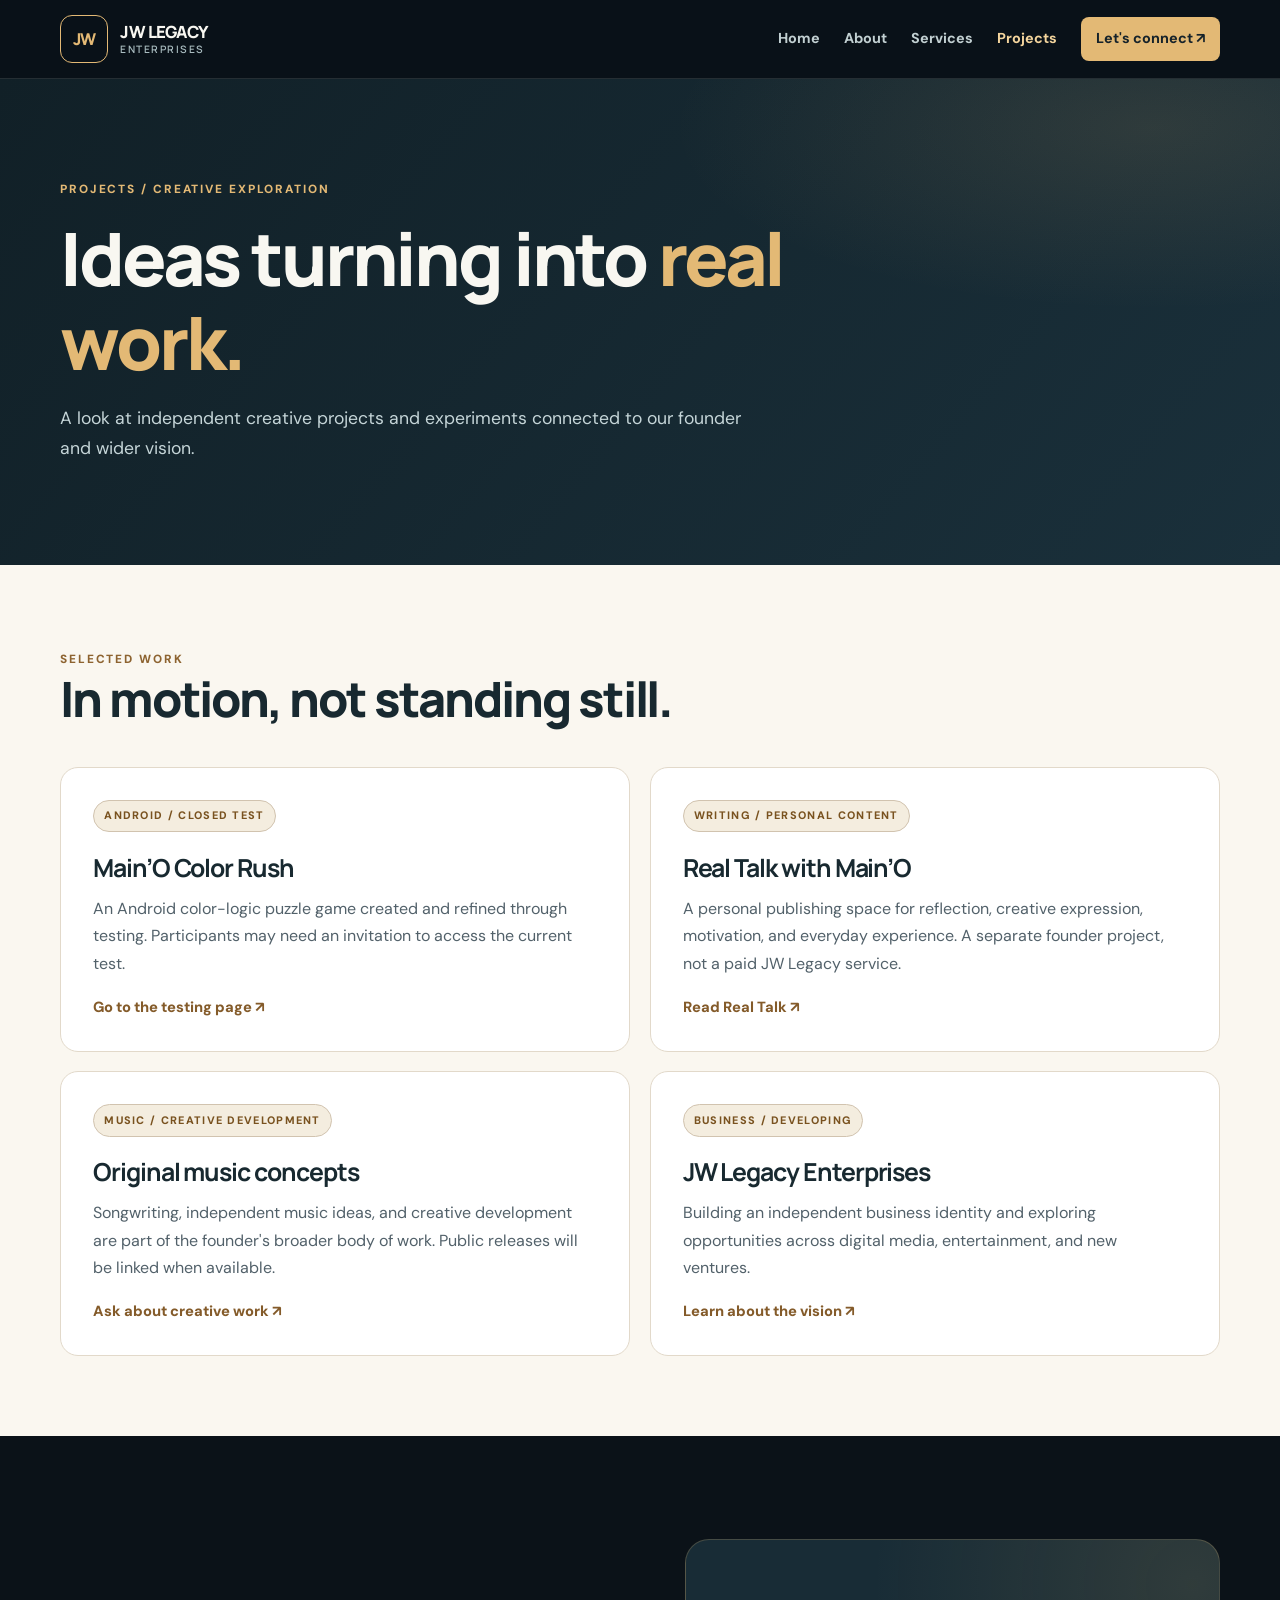
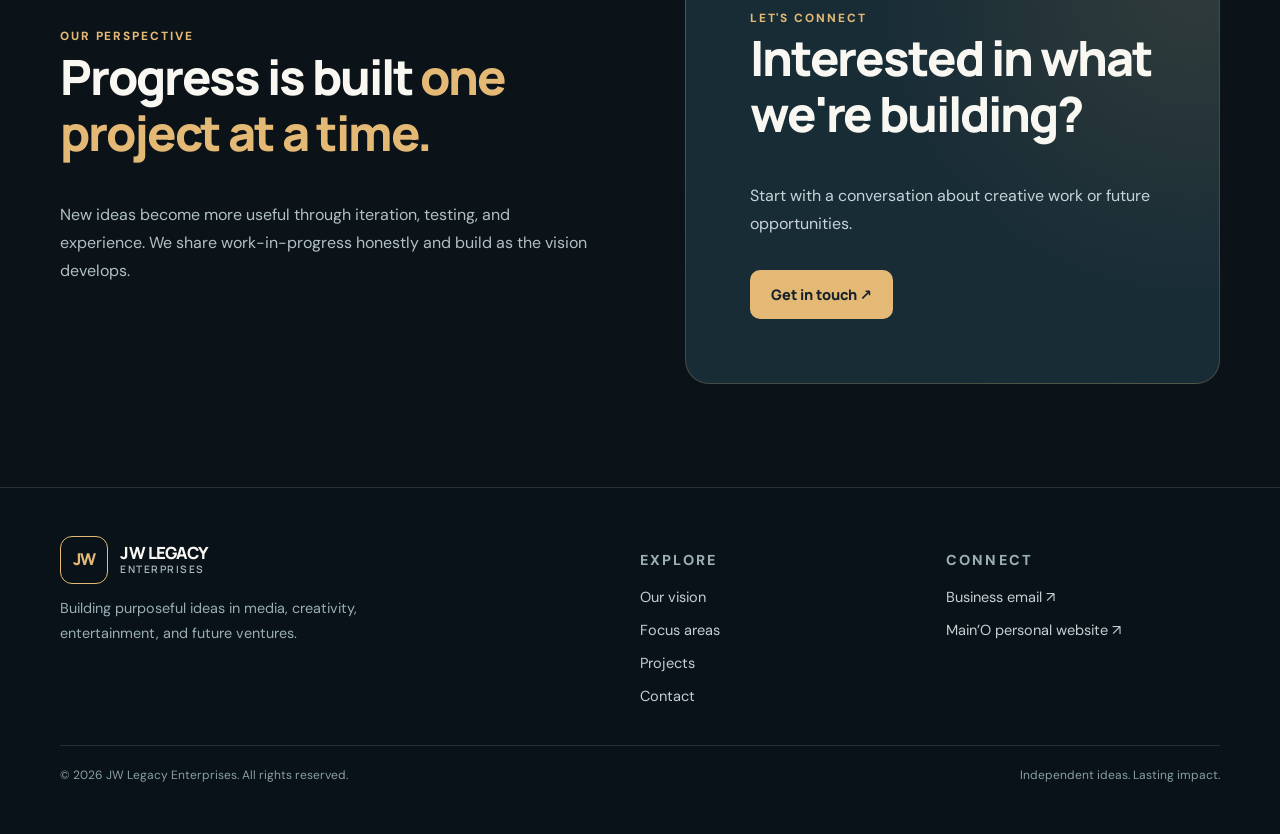
==== projects.html @ f8577889 "Build JW Legacy Enterprises projects page" ====
<!doctype html>
<html lang="en">
<head>
  <meta charset="utf-8">
  <meta name="viewport" content="width=device-width,initial-scale=1">
  <meta name="theme-color" content="#0b1218">
  <meta name="description" content="Explore emerging projects connected to JW Legacy Enterprises and founder Jermaine 'Main’O' Williams.">
  <meta property="og:type" content="website">
  <meta property="og:title" content="Projects and creative work | JW Legacy Enterprises">
  <meta property="og:description" content="Explore emerging projects connected to JW Legacy Enterprises and founder Jermaine 'Main’O' Williams.">
  <title>Projects and creative work | JW Legacy Enterprises</title>
  <link rel="icon" href="favicon.svg" type="image/svg+xml">
  <link rel="stylesheet" href="styles.css">
  <script src="script.js" defer></script>
</head>
<body>
<a href="#main" class="skip-link">Skip to content</a>
<header class="site-header">
  <div class="container header-inner">
    <a class="logo" href="index.html" aria-label="JW Legacy Enterprises — homepage">
      <span class="logo-mark" aria-hidden="true">JW</span><span class="logo-text">JW LEGACY<span>ENTERPRISES</span></span>
    </a>
    <button class="menu-toggle" type="button" aria-controls="primary-navigation" aria-expanded="false" aria-label="Open navigation">☰</button>
    <nav id="primary-navigation" class="site-nav" aria-label="Main navigation">
      <a href="index.html">Home</a>
      <a href="about.html">About</a>
      <a href="services.html">Services</a>
      <a href="projects.html" aria-current="page">Projects</a>
      <a class="nav-cta" href="contact.html">Let's connect ↗</a>
    </nav>
  </div>
</header>
<main id="main">

<section class="page-hero"><div class="container"><span class="eyebrow">Projects / Creative exploration</span><h1>Ideas turning into <span class="display-accent">real work.</span></h1><p>A look at independent creative projects and experiments connected to our founder and wider vision.</p></div></section>
<section class="content-section light"><div class="container"><span class="eyebrow overline-dark">Selected work</span><h2>In motion, not standing still.</h2><div class="work-grid" style="margin-top:2rem">
 <article class="work-card"><span class="pill">Android / closed test</span><h3>Main’O Color Rush</h3><p>An Android color-logic puzzle game created and refined through testing. Participants may need an invitation to access the current test.</p><a class="text-link" href="https://play.google.com/apps/testing/com.maino.colorrush" target="_blank" rel="noopener noreferrer">Go to the testing page ↗</a></article>
 <article class="work-card"><span class="pill">Writing / personal content</span><h3>Real Talk with Main’O</h3><p>A personal publishing space for reflection, creative expression, motivation, and everyday experience. A separate founder project, not a paid JW Legacy service.</p><a class="text-link" href="https://maino-myjourney.42web.io/real-talk" target="_blank" rel="noopener noreferrer">Read Real Talk ↗</a></article>
 <article class="work-card"><span class="pill">Music / creative development</span><h3>Original music concepts</h3><p>Songwriting, independent music ideas, and creative development are part of the founder's broader body of work. Public releases will be linked when available.</p><a class="text-link" href="contact.html">Ask about creative work ↗</a></article>
 <article class="work-card"><span class="pill">Business / developing</span><h3>JW Legacy Enterprises</h3><p>Building an independent business identity and exploring opportunities across digital media, entertainment, and new ventures.</p><a class="text-link" href="about.html">Learn about the vision ↗</a></article>
</div></div></section>
<section class="section"><div class="container split"><div><span class="eyebrow">Our perspective</span><h2>Progress is built <span class="display-accent">one project at a time.</span></h2><p>New ideas become more useful through iteration, testing, and experience. We share work-in-progress honestly and build as the vision develops.</p></div><div class="cta-band"><span class="eyebrow">Let's connect</span><h2>Interested in what we're building?</h2><p>Start with a conversation about creative work or future opportunities.</p><a href="contact.html" class="btn btn-gold">Get in touch ↗</a></div></div></section>

</main>
<footer class="site-footer">
  <div class="container">
    <div class="footer-grid">
      <div><a class="logo" href="index.html"><span class="logo-mark" aria-hidden="true">JW</span><span class="logo-text">JW LEGACY<span>ENTERPRISES</span></span></a><p>Building purposeful ideas in media, creativity, entertainment, and future ventures.</p></div>
      <div><p class="footer-title">Explore</p><div class="footer-links"><a href="about.html">Our vision</a><a href="services.html">Focus areas</a><a href="projects.html">Projects</a><a href="contact.html">Contact</a></div></div>
      <div><p class="footer-title">Connect</p><div class="footer-links"><a href="mailto:jwlegacyenterprises@gmail.com">Business email ↗</a><a href="https://maino-myjourney.42web.io/" target="_blank" rel="noopener noreferrer">Main’O personal website ↗</a></div></div>
    </div>
    <div class="footer-bottom"><span>© <span data-year>2026</span> JW Legacy Enterprises. All rights reserved.</span><span>Independent ideas. Lasting impact.</span></div>
  </div>
</footer>
</body>
</html>
---- styles.css ----
@import url('https://fonts.googleapis.com/css2?family=DM+Sans:wght@400;500;600;700&family=Manrope:wght@400;500;600;700;800&display=swap');

/* JW Legacy Enterprises — premium, responsive brand system */
:root{
  color-scheme:dark;
  --ink:#0b1218;--navy:#0f1c24;--surface:#14232c;--surface-2:#192c35;
  --line:rgba(225,235,235,.13);--paper:#faf7f0;--paper-2:#eee9df;
  --white:#f8f7f1;--muted:#b1c0c4;--gold:#e3b975;--gold-light:#f4d59d;
  --dark-on-light:#182930;--light-muted:#52616a;
  --max:1160px;--radius:20px;--heading:'Manrope',system-ui,sans-serif;
  --body:'DM Sans',system-ui,sans-serif;
}
*,*::before,*::after{box-sizing:border-box}
html{scroll-behavior:smooth}
body{margin:0;background:var(--ink);color:var(--white);font-family:var(--body);line-height:1.65;font-size:16px}
body.nav-open{overflow:hidden}
a{color:inherit;text-decoration:none}
button,input,select,textarea{font:inherit}
button{cursor:pointer}
img,svg{max-width:100%}
img{height:auto}
h1,h2,h3,h4,p{margin-top:0}
h1,h2,h3,h4{font-family:var(--heading);line-height:1.15;letter-spacing:-.043em}
h1{font-size:clamp(2.8rem,5.75vw,5.65rem);font-weight:800}
h2{font-size:clamp(2rem,3.8vw,3.4rem);font-weight:800}
h3{font-size:1.3rem}
p{line-height:1.74}
:focus-visible{outline:3px solid var(--gold-light);outline-offset:4px}
.container{width:min(var(--max),calc(100% - 3rem));margin-inline:auto}
.eyebrow{display:inline-block;color:var(--gold);font-size:.74rem;line-height:1.5;font-weight:800;letter-spacing:.16em;text-transform:uppercase}
.overline-dark{color:#8d6330}
.skip-link{position:absolute;top:-100px;left:1rem;z-index:100;padding:.6rem 1rem;color:#101b22;background:var(--gold)}
.skip-link:focus{top:.6rem}
.site-header{position:sticky;top:0;z-index:20;background:rgba(10,18,24,.92);border-bottom:1px solid var(--line);backdrop-filter:saturate(160%) blur(18px)}
.header-inner{min-height:78px;display:flex;align-items:center;gap:1.5rem;justify-content:space-between}
.logo{display:inline-flex;align-items:center;gap:.75rem;font-family:var(--heading);font-size:1.05rem;font-weight:800;letter-spacing:-.028em;line-height:1.15}
.logo-mark{display:grid;place-items:center;min-width:48px;height:48px;padding:0 .25rem;border:1px solid var(--gold);border-radius:12px;color:var(--gold);font-family:var(--heading);font-size:1.02rem;font-weight:800;letter-spacing:-.075em}
.logo-text span{display:block;font-size:.64rem;letter-spacing:.15em;font-weight:600;color:#a9bcc0;margin-top:.14rem}
.site-nav{display:flex;align-items:center;gap:1.5rem}
.site-nav a{font-size:.9rem;font-weight:700;color:#c2d0d2;transition:color .2s}
.site-nav a:hover,.site-nav a[aria-current="page"]{color:var(--gold-light)}
.site-nav .nav-cta{color:#15222a;background:var(--gold);border-radius:8px;padding:.64rem .95rem}
.site-nav .nav-cta:hover{color:#14212a;background:var(--gold-light)}
.menu-toggle{display:none;width:44px;height:44px;border:1px solid var(--line);border-radius:10px;background:var(--surface);color:#fff;font-size:1.35rem}
.btn{display:inline-flex;align-items:center;justify-content:center;gap:.7rem;min-height:49px;padding:.75rem 1.25rem;border:1px solid transparent;border-radius:10px;font-family:var(--heading);font-size:.91rem;line-height:1.4;font-weight:800;transition:transform .2s ease,background-color .2s ease}
.btn:hover{transform:translateY(-2px)}
.btn-gold{background:var(--gold);color:#15222a}
.btn-gold:hover{background:var(--gold-light)}
.btn-outline{border-color:rgba(255,255,255,.45);color:#fff;background:transparent}
.btn-outline:hover{background:rgba(255,255,255,.08)}
.btn-dark{background:#192d37;color:#fff}
.btn-dark:hover{background:#2a424d}
.text-link{color:var(--gold-light);font-weight:800;font-size:.92rem;display:inline-flex;gap:.5rem;align-items:center}
.text-link:hover{text-decoration:underline;text-underline-offset:5px}
.light .text-link{color:#78501d}
.hero{position:relative;overflow:hidden;background:radial-gradient(ellipse 50rem 34rem at 90% 25%,rgba(229,182,107,.11),transparent 70%),radial-gradient(ellipse 35rem 30rem at 0% 95%,rgba(64,108,124,.24),transparent 70%),linear-gradient(125deg,#0d171e 3%,#182a32 68%,#112027)}
.hero::after{content:"";position:absolute;inset:0;pointer-events:none;opacity:.15;background:repeating-linear-gradient(135deg,transparent 0 66px,rgba(255,255,255,.06) 67px,transparent 68px)}
.hero-grid{min-height:635px;display:grid;grid-template-columns:minmax(0,1.25fr) minmax(290px,.75fr);align-items:center;gap:5.5%;padding-block:7rem 7.5rem;position:relative;z-index:1}
.hero h1{margin:.9rem 0 1.2rem;max-width:14ch}
.hero h1 em,.display-accent{color:var(--gold);font-style:normal}
.hero .lead{font-size:clamp(1.06rem,1.65vw,1.25rem);color:#cad7d9;max-width:38rem;line-height:1.75}
.hero-actions{display:flex;flex-wrap:wrap;gap:.85rem;margin-top:2rem}
.hero-proof{margin:2.1rem 0 0;padding-top:1.1rem;border-top:1px solid var(--line);font-size:.84rem;letter-spacing:.03em;color:#9eb5bb}
.legacy-art{position:relative;min-height:415px;display:grid;place-items:center;isolation:isolate}
.legacy-art::before{content:"";position:absolute;width:min(100%,420px);aspect-ratio:1;border-radius:50%;background:radial-gradient(circle,rgba(222,170,89,.14) 0,rgba(222,170,89,.03) 55%,transparent 73%);filter:blur(2px)}
.art-frame{position:relative;display:grid;place-items:center;width:min(100%,365px);aspect-ratio:1;border:1px solid rgba(228,189,125,.28);border-radius:30px;transform:rotate(-7deg);background:linear-gradient(145deg,rgba(234,186,107,.08),rgba(48,85,99,.05));box-shadow:0 22px 80px rgba(0,0,0,.2)}
.art-frame::before,.art-frame::after{content:"";position:absolute;inset:19px;border:1px solid rgba(228,189,125,.19);border-radius:21px}
.art-frame::after{inset:-17px 33px;transform:rotate(13deg);border-color:rgba(228,189,125,.14)}
.art-monogram{font-family:var(--heading);font-weight:800;font-size:clamp(6rem,11vw,10rem);letter-spacing:-.12em;line-height:1;color:var(--gold);transform:rotate(7deg) translateX(-.04em);text-shadow:0 18px 48px rgba(0,0,0,.25)}
.art-caption{position:absolute;bottom:12px;right:-6px;padding:.75rem .95rem;border:1px solid rgba(255,255,255,.16);border-radius:12px;background:#253a44;color:#f6dfb8;font-size:.78rem;font-weight:700;letter-spacing:.05em;box-shadow:0 16px 40px rgba(0,0,0,.25)}
.section{padding:clamp(4rem,8vw,7.4rem) 0}
.section-head{display:flex;align-items:end;justify-content:space-between;gap:1.5rem;margin-bottom:2.2rem}
.section-head h2{max-width:20ch;margin:.6rem 0 0}
.section-subtitle{color:var(--muted);max-width:43rem}
.light{background:var(--paper);color:var(--dark-on-light)}
.light .section-subtitle{color:var(--light-muted)}
.light .section-head .eyebrow{color:#8d6330}
.pill{display:inline-block;padding:.38rem .64rem;border:1px solid var(--line);border-radius:99px;font-size:.68rem;font-weight:800;letter-spacing:.12em;text-transform:uppercase;color:var(--gold)}
.light .pill{color:#79521f;border-color:#d1c3af;background:#f4eddf}
.service-grid{display:grid;grid-template-columns:repeat(3,minmax(0,1fr));gap:1.15rem}
.service-card{display:flex;flex-direction:column;min-height:318px;padding:2rem 1.75rem;border:1px solid #e0d9ca;border-radius:18px;background:#fff;box-shadow:0 12px 40px rgba(25,40,45,.035)}
.card-count{color:#a77b41;font-size:.82rem;font-weight:800;letter-spacing:.05em}
.service-card h3{margin:2.2rem 0 .8rem;font-weight:800;max-width:18ch}
.service-card p{color:#56656d;font-size:.95rem;margin:0 0 1.5rem;flex:1}
.service-card .pill{align-self:flex-start}
.split{display:grid;grid-template-columns:1fr 1fr;gap:clamp(2rem,7vw,6rem);align-items:center}
.split h2{max-width:18ch}
.split p{color:var(--muted)}
.kicker-line{height:2px;width:65px;background:var(--gold);margin:1.4rem 0}
.statement{font-family:var(--heading);font-size:clamp(1.2rem,2vw,1.7rem);line-height:1.5;font-weight:700;color:#f8f3e9}
.values{display:grid;grid-template-columns:repeat(2,minmax(0,1fr));gap:1rem}
.value-box{min-height:150px;border:1px solid rgba(221,234,238,.14);border-radius:16px;padding:1.35rem;background:rgba(255,255,255,.025)}
.value-box b{display:block;font-family:var(--heading);font-size:1.15rem;color:var(--gold);margin-bottom:.45rem}
.value-box p{margin:0;color:#b0c0c4;font-size:.9rem}
.feature-strip{background:#1b303b;border-block:1px solid var(--line);padding:1.3rem 0}
.feature-strip .container{display:flex;gap:1.2rem 3rem;justify-content:space-between;flex-wrap:wrap}
.feature-strip span{font-size:.8rem;text-transform:uppercase;font-weight:800;letter-spacing:.15em;color:#d4bd96}
.work-grid{display:grid;grid-template-columns:repeat(2,minmax(0,1fr));gap:1.2rem}
.work-card{display:flex;flex-direction:column;min-height:285px;padding:2rem;background:#fff;border:1px solid #e2d9ca;border-radius:18px}
.work-card h3{margin:1.35rem 0 .75rem;font-size:1.55rem}
.work-card p{color:#52616a}
.work-card .text-link{margin-top:auto;color:#845b2a}
.work-card .pill{align-self:start}
.cta-band{position:relative;overflow:hidden;padding:clamp(2.2rem,5vw,4rem);border:1px solid rgba(229,185,117,.22);border-radius:24px;background:radial-gradient(circle at 95% 10%,rgba(221,170,94,.12),transparent 20rem),#182c36}
.cta-band h2{max-width:17ch}
.cta-band p{color:#c6d4d8;max-width:37rem}
.cta-band .btn{margin-top:1rem}
.site-footer{padding:3rem 0;background:#091218;border-top:1px solid var(--line)}
.footer-grid{display:grid;grid-template-columns:1.4fr .7fr .7fr;gap:2rem}
.footer-grid p{font-size:.9rem;color:#99aeb5;max-width:24rem;margin:.8rem 0}
.footer-title{font-size:.7rem;font-weight:800;letter-spacing:.15em;color:var(--gold);text-transform:uppercase;margin:0 0 .85rem}
.footer-links{display:grid;gap:.55rem;color:#c5d0d2;font-size:.91rem}
.footer-links a:hover{color:var(--gold)}
.footer-bottom{border-top:1px solid var(--line);margin-top:2.3rem;padding-top:1.25rem;font-size:.75rem;color:#8a9ea5;display:flex;justify-content:space-between;gap:1rem;flex-wrap:wrap}
.page-hero{padding:6rem 0 5.2rem;background:radial-gradient(ellipse at 90% 10%,rgba(218,173,107,.12),transparent 30rem),linear-gradient(130deg,#112027,#1a303b)}
.page-hero h1{max-width:17ch;margin:.9rem 0 1.1rem}
.page-hero p{max-width:43rem;color:#c5d5d8;font-size:1.1rem}
.content-section{padding:5rem 0}
.rich-copy p{color:#506169;font-size:1.02rem}
.rich-copy h2{font-size:clamp(1.65rem,2.8vw,2.5rem);margin-bottom:1rem}
.timeline{display:grid;gap:1.25rem}
.timeline-item{display:grid;grid-template-columns:4rem minmax(0,1fr);gap:1.4rem;padding:1.45rem 0;border-top:1px solid #ded7ca}
.timeline-item>span{font-size:.8rem;font-weight:800;color:#967141}
.timeline-item h3{margin:0 0 .5rem}
.timeline-item p{margin:0;color:#526169}
.detail-grid{display:grid;grid-template-columns:repeat(2,minmax(0,1fr));gap:1.2rem}
.detail-card{background:#fff;border:1px solid #e0dacd;border-radius:18px;padding:2rem}
.detail-card h3{margin:1.1rem 0 .7rem}
.detail-card p{color:#55636b}
.detail-card ul{padding-left:1.2rem;color:#536269}
.detail-card li+li{margin-top:.35rem}
.faqs details{border-top:1px solid #dcd3c5;padding:1.15rem 0}
.faqs details:last-child{border-bottom:1px solid #dcd3c5}
.faqs summary{font-family:var(--heading);font-weight:800;cursor:pointer}
.faqs details p{color:#536169;margin:.8rem 0 0}
.contact-panel{padding:clamp(2rem,6vw,4rem);border-radius:23px;background:#fff;border:1px solid #e5dece}
.contact-panel h2{margin:.7rem 0 1rem}
.contact-panel p{color:#51636d}
.contact-email{display:inline-block;overflow-wrap:anywhere;font-family:var(--heading);font-size:clamp(1.1rem,2.5vw,1.65rem);font-weight:800;color:#8a602e;border-bottom:2px solid #d5b47d;padding-bottom:.25rem;margin:.6rem 0 1.4rem}
.contact-options{display:flex;align-items:center;flex-wrap:wrap;gap:.8rem}
.small-note{font-size:.84rem;color:#66767e}
.light .small-note{color:#66767e}
.dark-note{color:#b2c4cb}
@media(max-width:960px){
 .hero-grid{gap:2rem;grid-template-columns:minmax(0,1fr) minmax(230px,.7fr)}
 .legacy-art{min-height:360px}
 .service-grid{grid-template-columns:repeat(2,minmax(0,1fr))}
 .service-grid .service-card:last-child{grid-column:1/-1;min-height:240px}
}
@media(max-width:760px){
 .header-inner{min-height:70px}
 .logo{font-size:.95rem}.logo-mark{min-width:43px;height:43px}
 .menu-toggle{display:inline-grid;place-items:center}
 .site-nav{display:none;position:absolute;top:calc(100% + 1px);left:0;right:0;flex-direction:column;align-items:stretch;gap:0;padding:1rem 1.5rem 1.4rem;background:#101d25;border-bottom:1px solid var(--line);box-shadow:0 20px 34px rgba(0,0,0,.25)}
 .site-nav.open{display:flex}
 .site-nav a{padding:.85rem 0;min-height:43px}
 .site-nav .nav-cta{text-align:center;margin-top:.6rem;padding:.8rem}
 .container{width:min(var(--max),calc(100% - 2rem))}
 .hero-grid{min-height:0;grid-template-columns:minmax(0,1fr);padding:4.5rem 0 3.2rem;gap:2.3rem}
 .hero h1{font-size:clamp(2.6rem,9.5vw,4.5rem)}
 .legacy-art{min-height:290px}
 .art-frame{width:min(71vw,285px);border-radius:25px}
 .art-monogram{font-size:clamp(5rem,18vw,8rem)}
 .art-caption{bottom:-.5rem;right:0;font-size:.69rem}
 .section-head{align-items:flex-start;flex-direction:column;gap:.7rem}
 .service-grid,.work-grid,.split,.detail-grid,.footer-grid{grid-template-columns:minmax(0,1fr)}
 .service-grid .service-card:last-child{grid-column:auto}
 .service-card{min-height:265px}
 .service-card h3{margin:1.3rem 0 .6rem}
 .values{grid-template-columns:minmax(0,1fr)}
 .footer-grid{gap:1.9rem}
 .page-hero{padding:4.2rem 0 3.8rem}
 .content-section{padding:3.2rem 0}
 .timeline-item{grid-template-columns:2.5rem minmax(0,1fr);gap:.75rem}
}
@media(max-width:390px){
 .logo-text{font-size:.85rem}
 .hero-actions{flex-direction:column;align-items:stretch}
 .hero-actions .btn{width:100%}
 .feature-strip .container{flex-direction:column;gap:.55rem}
}
@media(prefers-reduced-motion:reduce){html{scroll-behavior:auto}*,*::before,*::after{animation-duration:.01ms!important;transition-duration:.01ms!important}}
@media print{.site-header,.site-footer,.menu-toggle,.hero-actions,.cta-band{display:none!important}body,.hero,.page-hero,.light{background:#fff;color:#000}.container{width:100%}a{text-decoration:underline}h1,h2,h3{color:#000}}
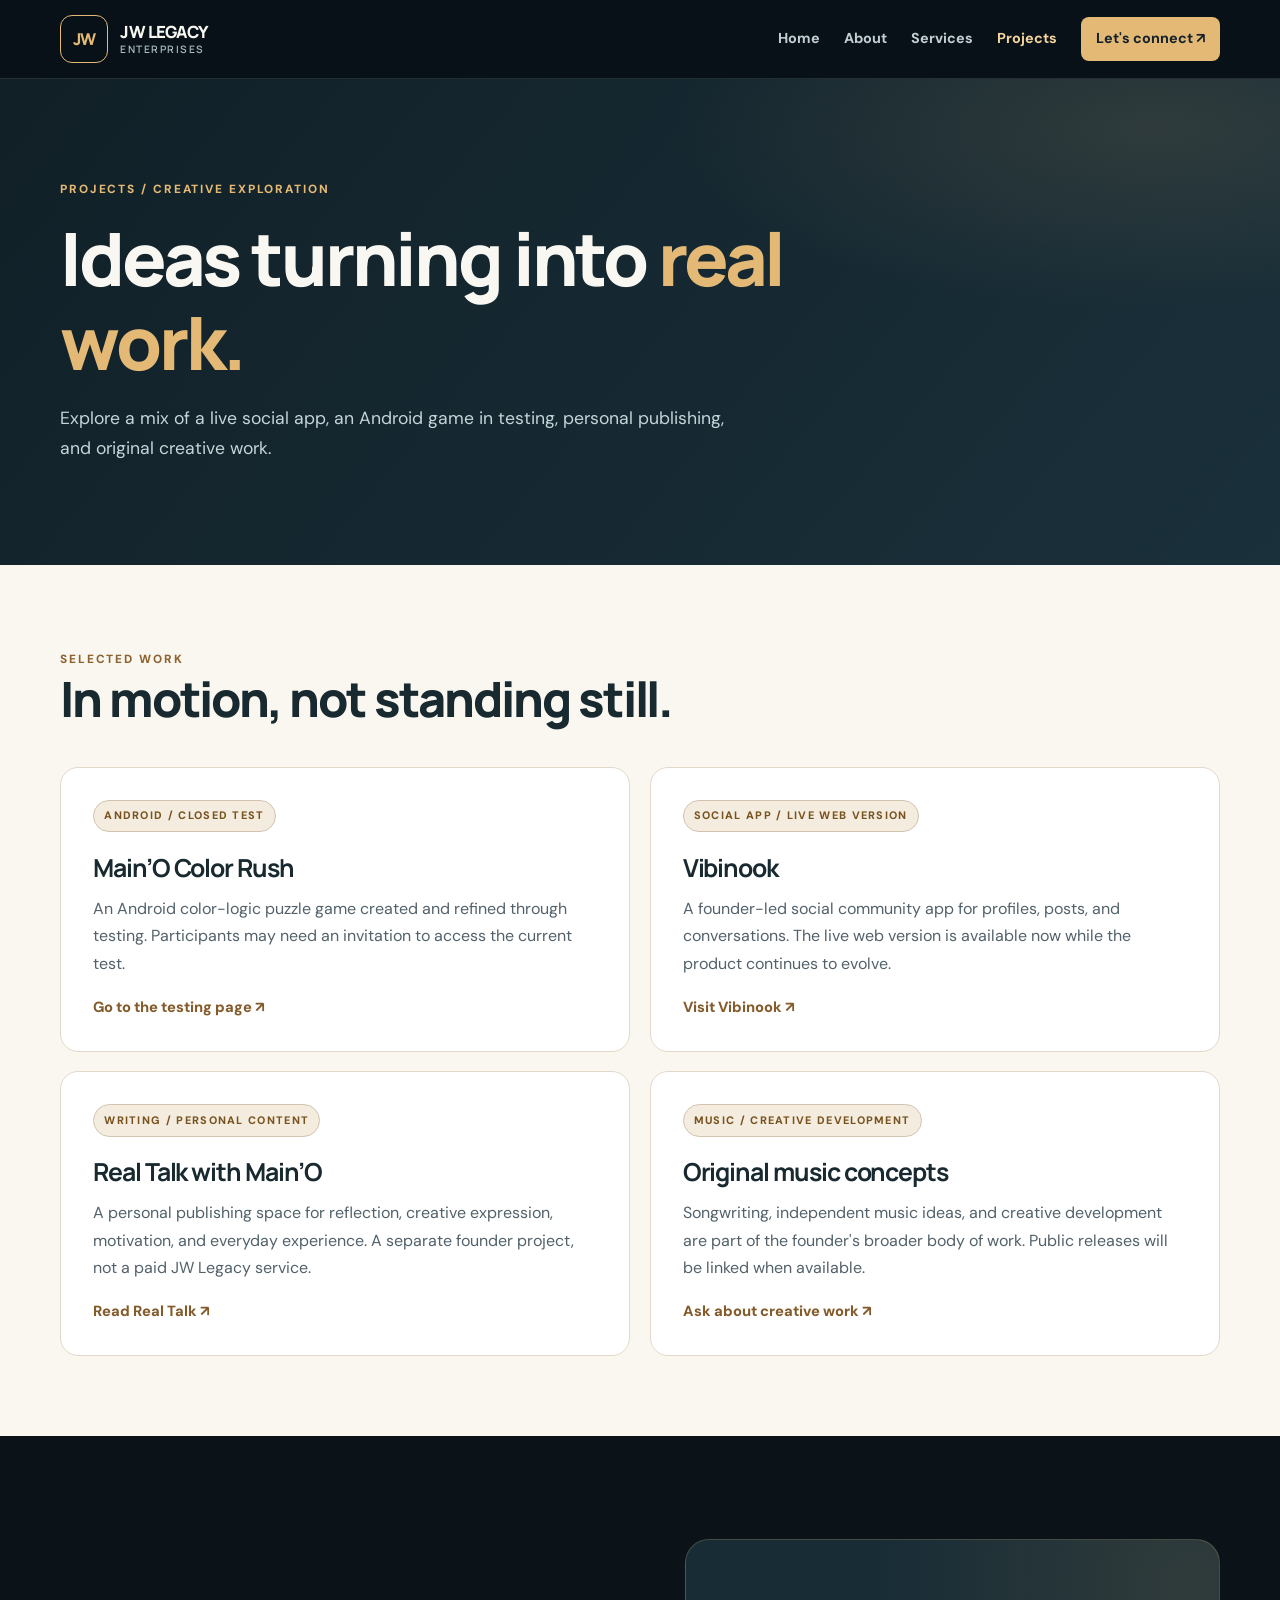
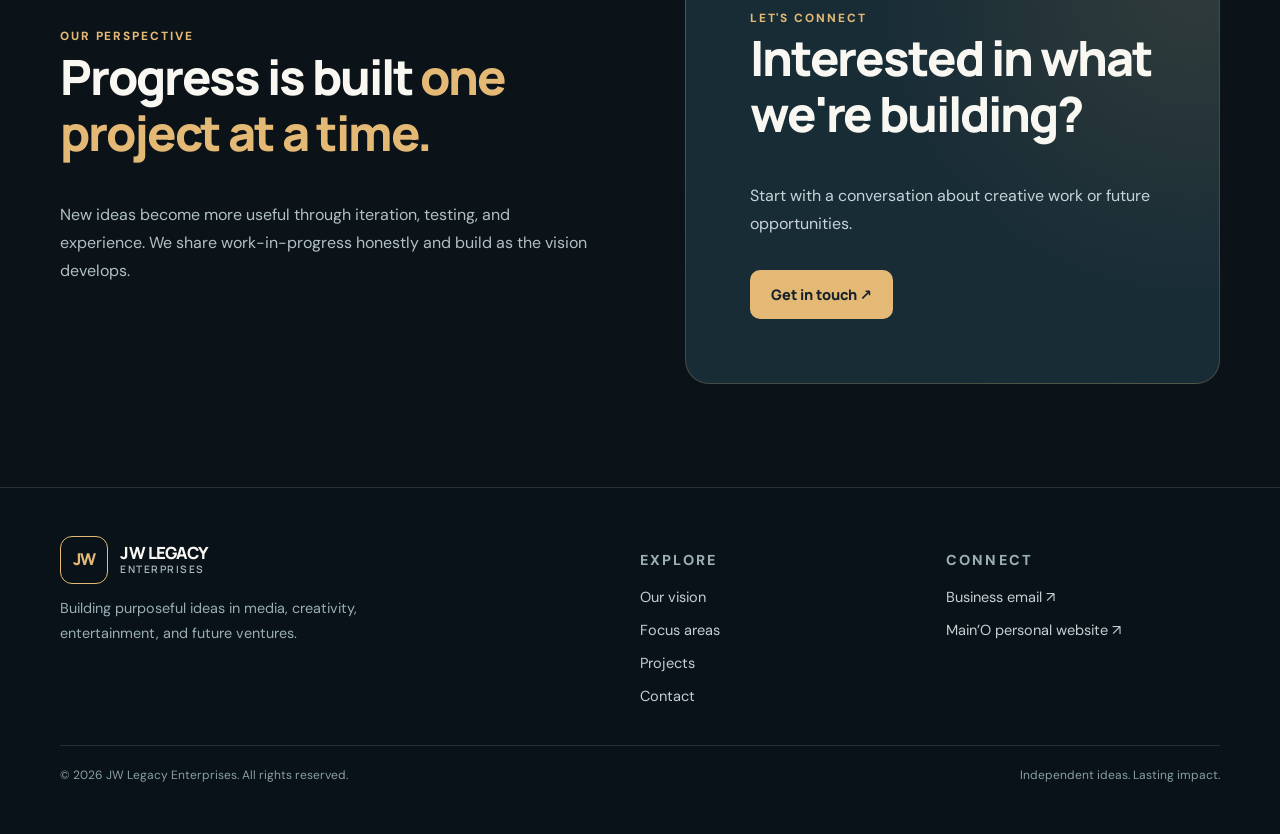
==== commit 1ce664a9: "Add live Vibinook project and remove redundant business self-card" ====
--- a/projects.html
+++ b/projects.html
@@ -32,12 +32,12 @@
 </header>
 <main id="main">
 
-<section class="page-hero"><div class="container"><span class="eyebrow">Projects / Creative exploration</span><h1>Ideas turning into <span class="display-accent">real work.</span></h1><p>A look at independent creative projects and experiments connected to our founder and wider vision.</p></div></section>
+<section class="page-hero"><div class="container"><span class="eyebrow">Projects / Creative exploration</span><h1>Ideas turning into <span class="display-accent">real work.</span></h1><p>Explore a mix of a live social app, an Android game in testing, personal publishing, and original creative work.</p></div></section>
 <section class="content-section light"><div class="container"><span class="eyebrow overline-dark">Selected work</span><h2>In motion, not standing still.</h2><div class="work-grid" style="margin-top:2rem">
  <article class="work-card"><span class="pill">Android / closed test</span><h3>Main’O Color Rush</h3><p>An Android color-logic puzzle game created and refined through testing. Participants may need an invitation to access the current test.</p><a class="text-link" href="https://play.google.com/apps/testing/com.maino.colorrush" target="_blank" rel="noopener noreferrer">Go to the testing page ↗</a></article>
+ <article class="work-card"><span class="pill">Social app / live web version</span><h3>Vibinook</h3><p>A founder-led social community app for profiles, posts, and conversations. The live web version is available now while the product continues to evolve.</p><a class="text-link" href="https://vibinook.floot.app/" target="_blank" rel="noopener noreferrer">Visit Vibinook ↗</a></article>
  <article class="work-card"><span class="pill">Writing / personal content</span><h3>Real Talk with Main’O</h3><p>A personal publishing space for reflection, creative expression, motivation, and everyday experience. A separate founder project, not a paid JW Legacy service.</p><a class="text-link" href="https://maino-myjourney.42web.io/real-talk" target="_blank" rel="noopener noreferrer">Read Real Talk ↗</a></article>
  <article class="work-card"><span class="pill">Music / creative development</span><h3>Original music concepts</h3><p>Songwriting, independent music ideas, and creative development are part of the founder's broader body of work. Public releases will be linked when available.</p><a class="text-link" href="contact.html">Ask about creative work ↗</a></article>
- <article class="work-card"><span class="pill">Business / developing</span><h3>JW Legacy Enterprises</h3><p>Building an independent business identity and exploring opportunities across digital media, entertainment, and new ventures.</p><a class="text-link" href="about.html">Learn about the vision ↗</a></article>
 </div></div></section>
 <section class="section"><div class="container split"><div><span class="eyebrow">Our perspective</span><h2>Progress is built <span class="display-accent">one project at a time.</span></h2><p>New ideas become more useful through iteration, testing, and experience. We share work-in-progress honestly and build as the vision develops.</p></div><div class="cta-band"><span class="eyebrow">Let's connect</span><h2>Interested in what we're building?</h2><p>Start with a conversation about creative work or future opportunities.</p><a href="contact.html" class="btn btn-gold">Get in touch ↗</a></div></div></section>
 
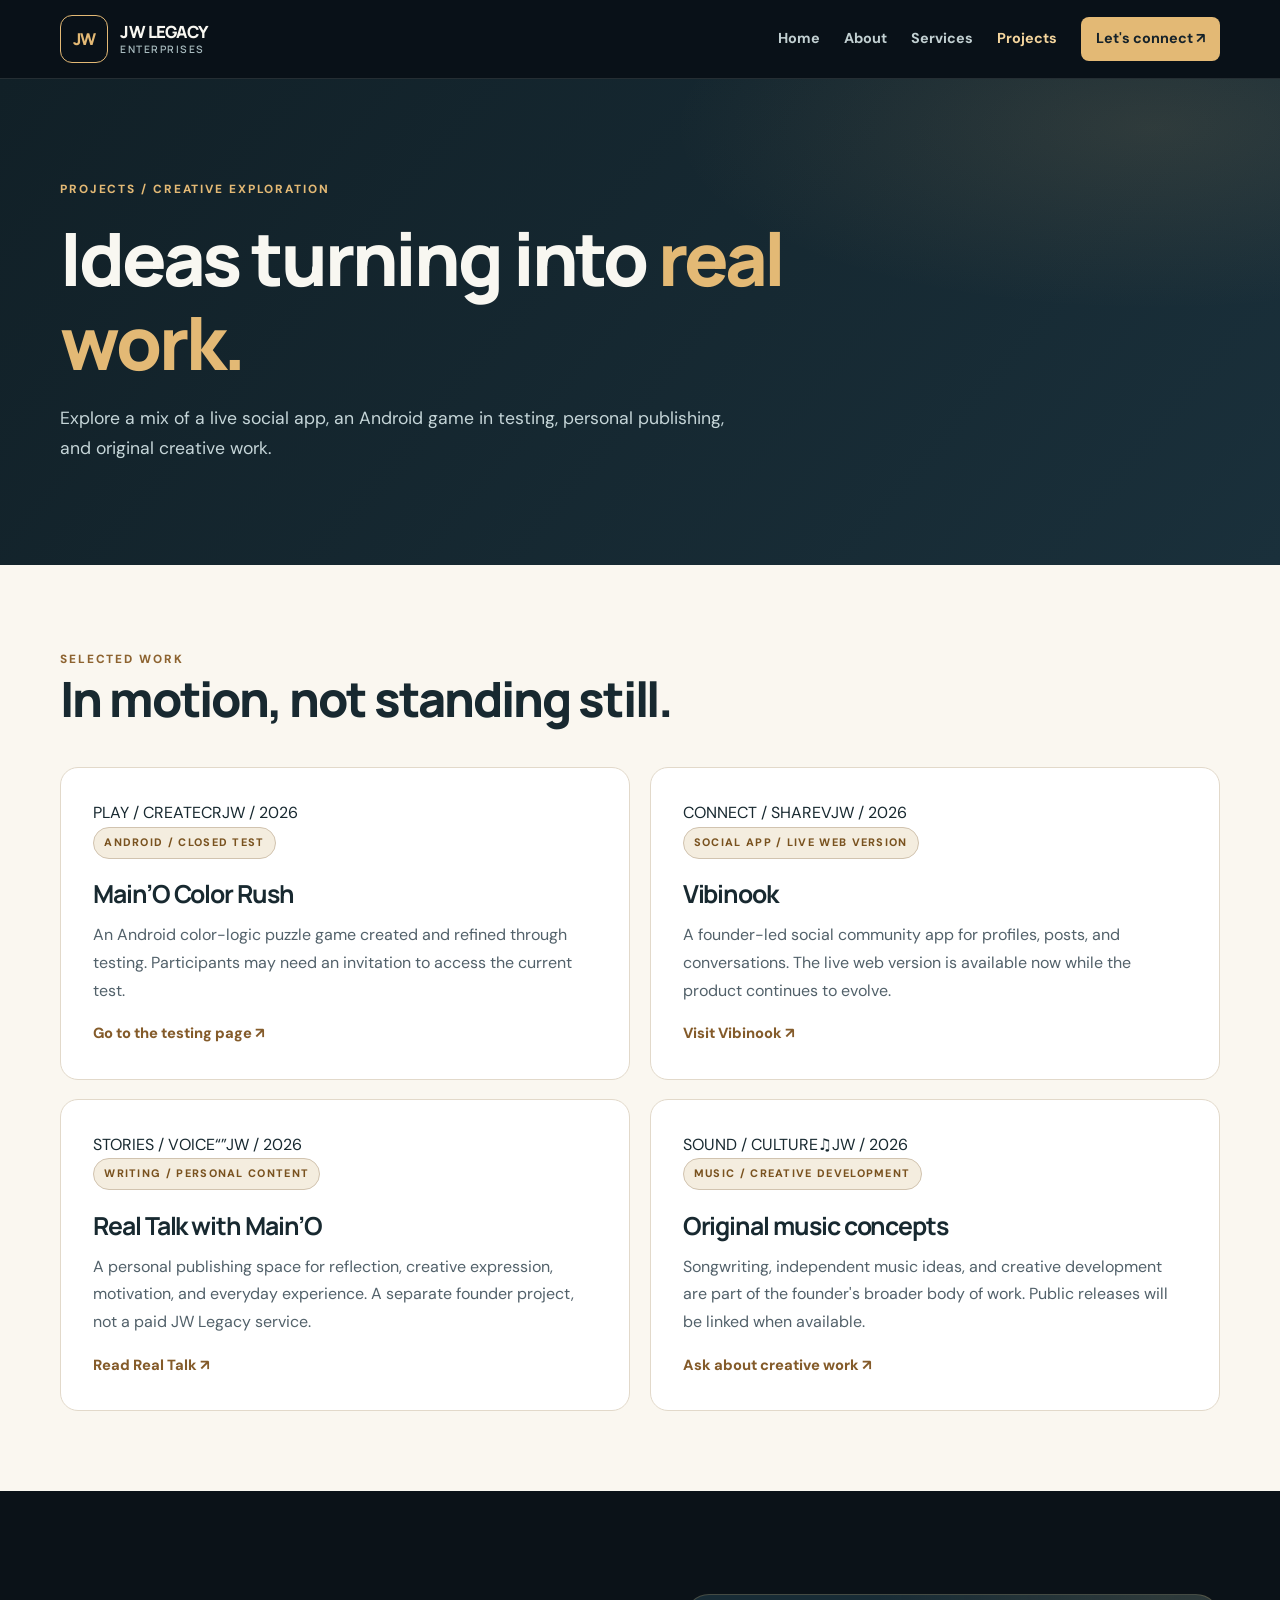
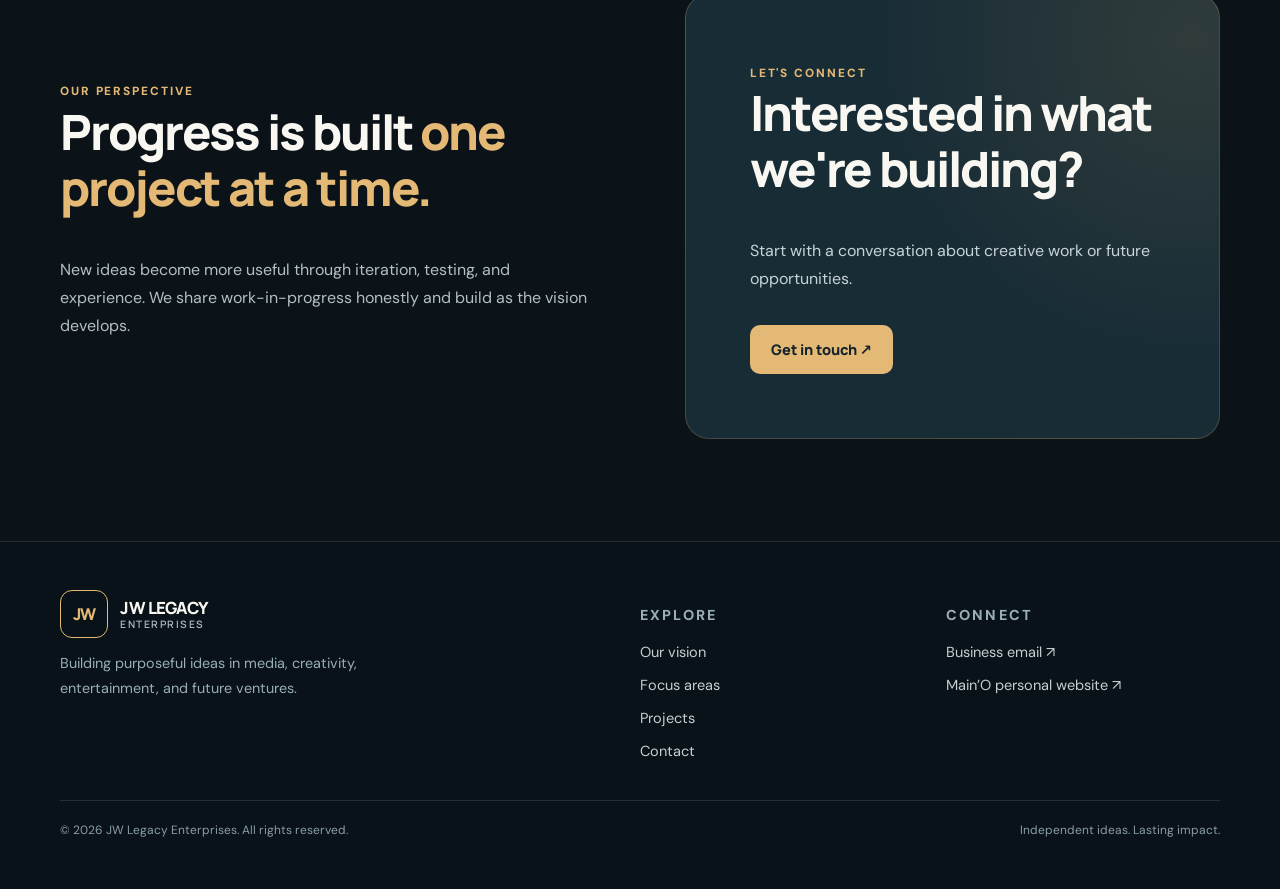
==== commit c78c0662: "Unify four portfolio project cards with branded visual panels" ====
--- a/projects.html
+++ b/projects.html
@@ -33,11 +33,23 @@
 <main id="main">
 
 <section class="page-hero"><div class="container"><span class="eyebrow">Projects / Creative exploration</span><h1>Ideas turning into <span class="display-accent">real work.</span></h1><p>Explore a mix of a live social app, an Android game in testing, personal publishing, and original creative work.</p></div></section>
-<section class="content-section light"><div class="container"><span class="eyebrow overline-dark">Selected work</span><h2>In motion, not standing still.</h2><div class="work-grid" style="margin-top:2rem">
- <article class="work-card"><span class="pill">Android / closed test</span><h3>Main’O Color Rush</h3><p>An Android color-logic puzzle game created and refined through testing. Participants may need an invitation to access the current test.</p><a class="text-link" href="https://play.google.com/apps/testing/com.maino.colorrush" target="_blank" rel="noopener noreferrer">Go to the testing page ↗</a></article>
- <article class="work-card"><span class="pill">Social app / live web version</span><h3>Vibinook</h3><p>A founder-led social community app for profiles, posts, and conversations. The live web version is available now while the product continues to evolve.</p><a class="text-link" href="https://vibinook.floot.app/" target="_blank" rel="noopener noreferrer">Visit Vibinook ↗</a></article>
- <article class="work-card"><span class="pill">Writing / personal content</span><h3>Real Talk with Main’O</h3><p>A personal publishing space for reflection, creative expression, motivation, and everyday experience. A separate founder project, not a paid JW Legacy service.</p><a class="text-link" href="https://maino-myjourney.42web.io/real-talk" target="_blank" rel="noopener noreferrer">Read Real Talk ↗</a></article>
- <article class="work-card"><span class="pill">Music / creative development</span><h3>Original music concepts</h3><p>Songwriting, independent music ideas, and creative development are part of the founder's broader body of work. Public releases will be linked when available.</p><a class="text-link" href="contact.html">Ask about creative work ↗</a></article>
+<section class="content-section light"><div class="container"><span class="eyebrow overline-dark">Selected work</span><h2>In motion, not standing still.</h2><div class="work-grid projects-showcase-grid">
+ <article class="work-card work-rush">
+    <div class="work-visual work-visual-rush" aria-hidden="true"><span class="work-visual-caption">PLAY / CREATE</span><span class="work-visual-symbol">CR</span><span class="work-visual-corner">JW / 2026</span></div>
+    <div class="work-card-content"><span class="pill">Android / closed test</span><h3>Main’O Color Rush</h3><p>An Android color-logic puzzle game created and refined through testing. Participants may need an invitation to access the current test.</p><a class="text-link" href="https://play.google.com/apps/testing/com.maino.colorrush" target="_blank" rel="noopener noreferrer">Go to the testing page ↗</a></div>
+  </article>
+ <article class="work-card work-vibinook">
+    <div class="work-visual work-visual-vibinook" aria-hidden="true"><span class="work-visual-caption">CONNECT / SHARE</span><span class="work-visual-symbol">V</span><span class="work-visual-corner">JW / 2026</span></div>
+    <div class="work-card-content"><span class="pill">Social app / live web version</span><h3>Vibinook</h3><p>A founder-led social community app for profiles, posts, and conversations. The live web version is available now while the product continues to evolve.</p><a class="text-link" href="https://vibinook.floot.app/" target="_blank" rel="noopener noreferrer">Visit Vibinook ↗</a></div>
+  </article>
+ <article class="work-card work-realtalk">
+    <div class="work-visual work-visual-realtalk" aria-hidden="true"><span class="work-visual-caption">STORIES / VOICE</span><span class="work-visual-symbol">“”</span><span class="work-visual-corner">JW / 2026</span></div>
+    <div class="work-card-content"><span class="pill">Writing / personal content</span><h3>Real Talk with Main’O</h3><p>A personal publishing space for reflection, creative expression, motivation, and everyday experience. A separate founder project, not a paid JW Legacy service.</p><a class="text-link" href="https://maino-myjourney.42web.io/real-talk" target="_blank" rel="noopener noreferrer">Read Real Talk ↗</a></div>
+  </article>
+ <article class="work-card work-music">
+    <div class="work-visual work-visual-music" aria-hidden="true"><span class="work-visual-caption">SOUND / CULTURE</span><span class="work-visual-symbol">♫</span><span class="work-visual-corner">JW / 2026</span></div>
+    <div class="work-card-content"><span class="pill">Music / creative development</span><h3>Original music concepts</h3><p>Songwriting, independent music ideas, and creative development are part of the founder's broader body of work. Public releases will be linked when available.</p><a class="text-link" href="contact.html">Ask about creative work ↗</a></div>
+  </article>
 </div></div></section>
 <section class="section"><div class="container split"><div><span class="eyebrow">Our perspective</span><h2>Progress is built <span class="display-accent">one project at a time.</span></h2><p>New ideas become more useful through iteration, testing, and experience. We share work-in-progress honestly and build as the vision develops.</p></div><div class="cta-band"><span class="eyebrow">Let's connect</span><h2>Interested in what we're building?</h2><p>Start with a conversation about creative work or future opportunities.</p><a href="contact.html" class="btn btn-gold">Get in touch ↗</a></div></div></section>
 
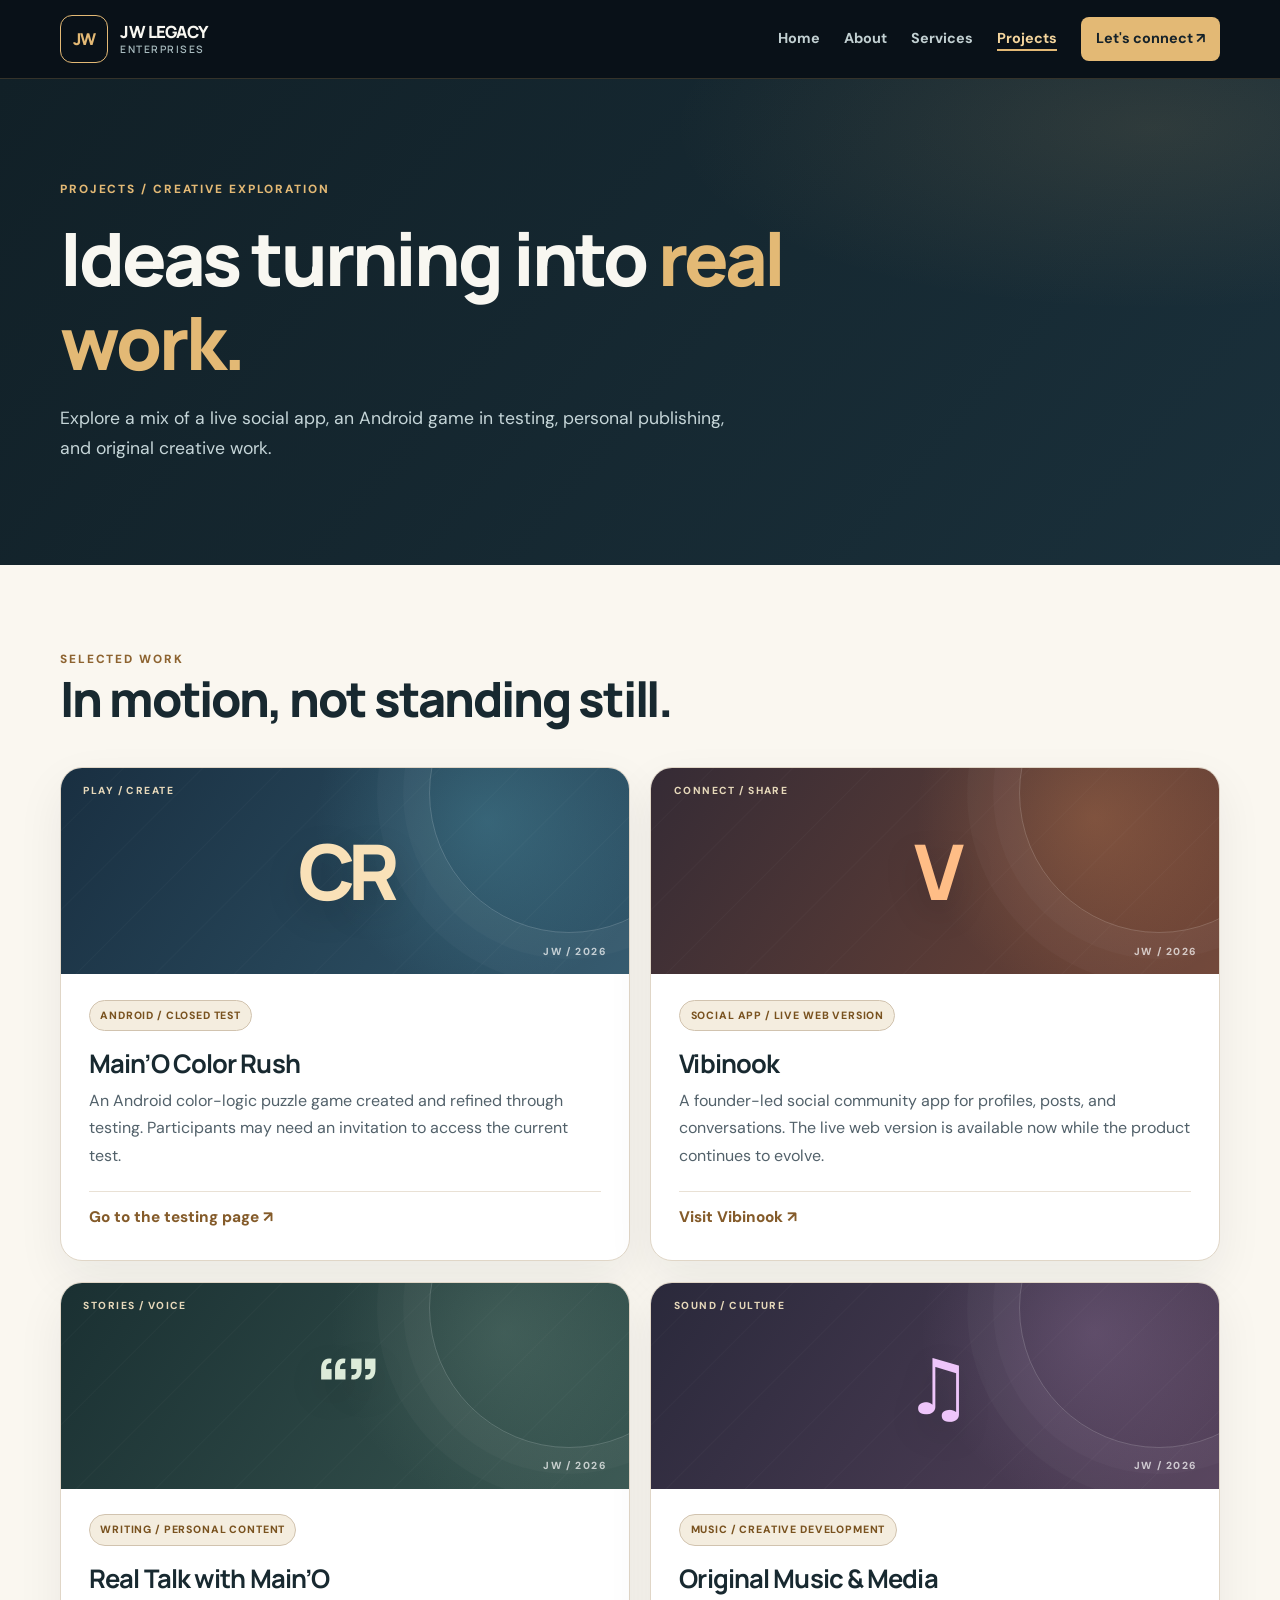
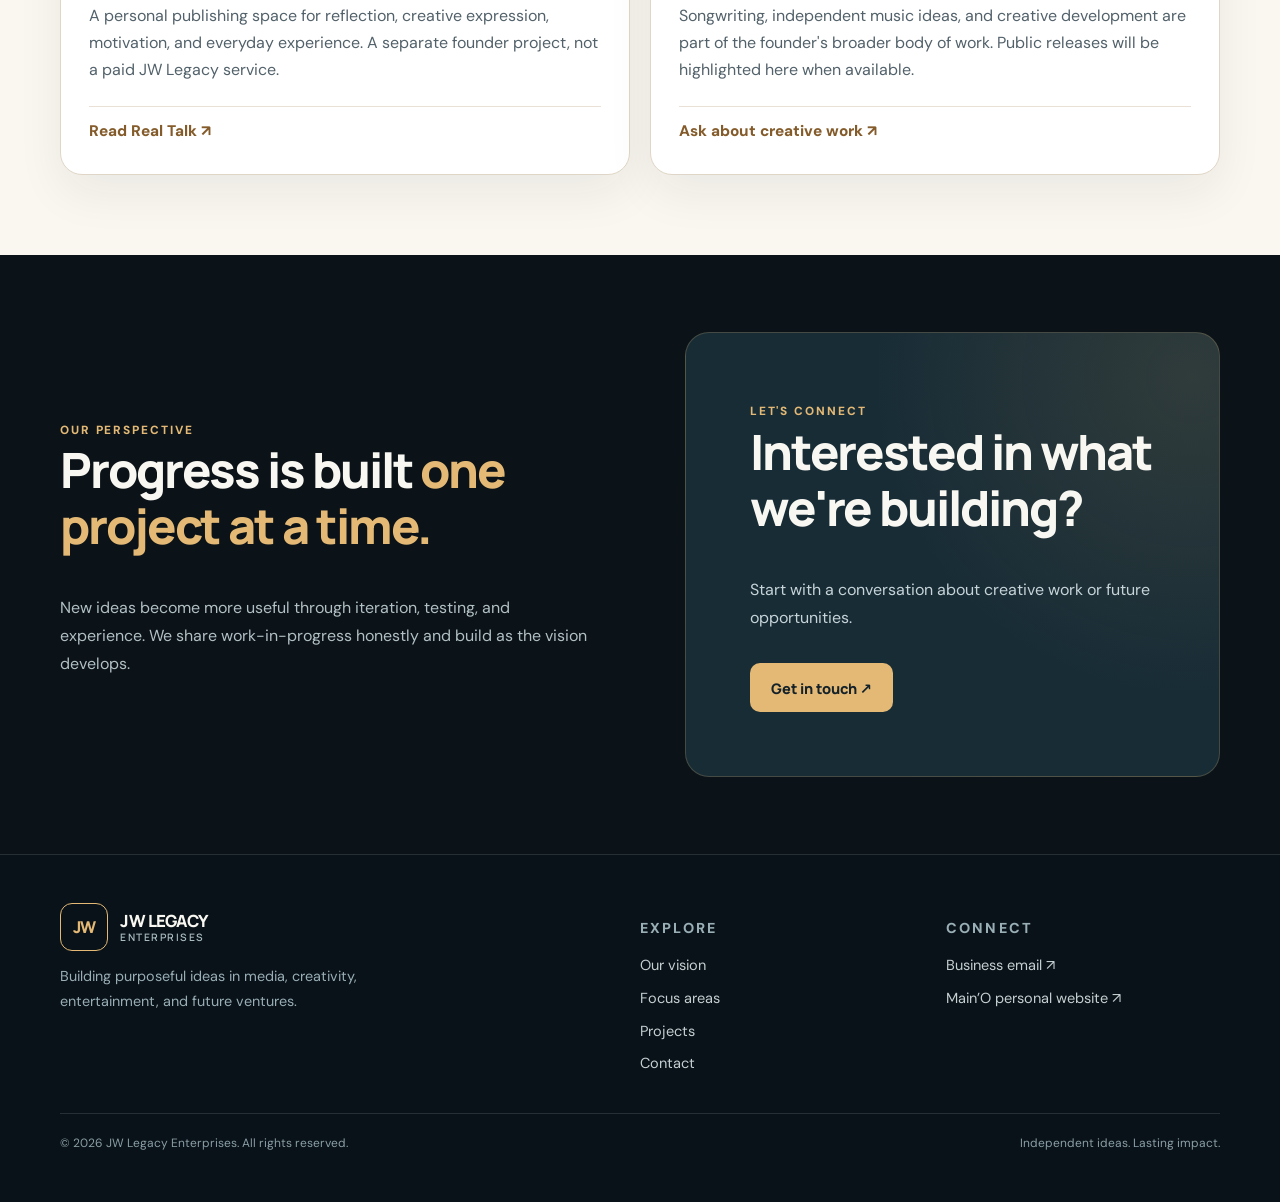
==== commit f3744424: "Keep music project identity consistent across homepage and portfolio" ====
--- a/projects.html
+++ b/projects.html
@@ -48,7 +48,7 @@
   </article>
  <article class="work-card work-music">
     <div class="work-visual work-visual-music" aria-hidden="true"><span class="work-visual-caption">SOUND / CULTURE</span><span class="work-visual-symbol">♫</span><span class="work-visual-corner">JW / 2026</span></div>
-    <div class="work-card-content"><span class="pill">Music / creative development</span><h3>Original music concepts</h3><p>Songwriting, independent music ideas, and creative development are part of the founder's broader body of work. Public releases will be linked when available.</p><a class="text-link" href="contact.html">Ask about creative work ↗</a></div>
+    <div class="work-card-content"><span class="pill">Music / creative development</span><h3>Original Music &amp; Media</h3><p>Songwriting, independent music ideas, and creative development are part of the founder's broader body of work. Public releases will be highlighted here when available.</p><a class="text-link" href="contact.html">Ask about creative work ↗</a></div>
   </article>
 </div></div></section>
 <section class="section"><div class="container split"><div><span class="eyebrow">Our perspective</span><h2>Progress is built <span class="display-accent">one project at a time.</span></h2><p>New ideas become more useful through iteration, testing, and experience. We share work-in-progress honestly and build as the vision develops.</p></div><div class="cta-band"><span class="eyebrow">Let's connect</span><h2>Interested in what we're building?</h2><p>Start with a conversation about creative work or future opportunities.</p><a href="contact.html" class="btn btn-gold">Get in touch ↗</a></div></div></section>
--- a/styles.css
+++ b/styles.css
@@ -181,3 +181,167 @@
 }
 @media(prefers-reduced-motion:reduce){html{scroll-behavior:auto}*,*::before,*::after{animation-duration:.01ms!important;transition-duration:.01ms!important}}
 @media print{.site-header,.site-footer,.menu-toggle,.hero-actions,.cta-band{display:none!important}body,.hero,.page-hero,.light{background:#fff;color:#000}.container{width:100%}a{text-decoration:underline}h1,h2,h3{color:#000}}
+
+
+/* --------------------------------------------------------------------------
+   JW Legacy Enterprises | Phase 1 premium visual system
+   Source-only review branch: no external assets or extra JavaScript required.
+   -------------------------------------------------------------------------- */
+:root{
+  --space-1:.5rem;--space-2:.75rem;--space-3:1rem;--space-4:1.5rem;
+  --space-5:2rem;--space-6:3rem;--card-radius:22px;
+  --card-shadow:0 18px 48px rgba(14,30,39,.065);
+}
+.site-header{border-bottom-color:rgba(227,185,117,.20)}
+.site-nav a{transition:color .18s ease}
+.site-nav a[aria-current="page"]:not(.nav-cta){box-shadow:inset 0 -2px 0 var(--gold)}
+.hero-premium{
+  background:
+    radial-gradient(circle at 82% 40%,rgba(227,185,117,.11),transparent 34%),
+    radial-gradient(ellipse 48rem 35rem at 0% 100%,rgba(54,109,124,.18),transparent 66%),
+    linear-gradient(122deg,#0b141b 0%,#152630 51%,#0d1b24 100%);
+}
+.hero-premium .hero-grid{min-height:0;gap:clamp(2rem,5vw,5.5rem);padding-block:clamp(4.5rem,8vw,7rem)}
+.hero-premium .hero-kicker{display:inline-flex;align-items:center;gap:.75rem;color:#e9c78d;font-size:.76rem;letter-spacing:.10em}
+.kicker-dot{display:inline-block;flex:none;width:8px;height:8px;border-radius:50%;background:var(--gold);box-shadow:0 0 0 6px rgba(227,185,117,.10)}
+.hero-premium h1{max-width:11ch;letter-spacing:-.059em;line-height:1.08}
+.hero-premium .lead{max-width:37rem;line-height:1.7}
+.hero-premium .hero-actions{margin-top:2rem}
+.hero-premium .btn{border-radius:12px;min-height:52px}
+.hero-signature{display:flex;flex-wrap:wrap;gap:.55rem 1.5rem;margin-top:2.3rem;padding-top:1.15rem;border-top:1px solid rgba(227,185,117,.22)}
+.hero-signature span{font-size:.69rem;letter-spacing:.13em;text-transform:uppercase;color:#c7d0ce;font-weight:800}
+.hero-premium .legacy-art{min-height:390px;isolation:isolate}
+.hero-premium .legacy-art::before{width:min(100%,405px);background:radial-gradient(circle,rgba(230,181,101,.15),transparent 69%)}
+.legacy-orbit{position:absolute;border:1px solid rgba(232,188,118,.14);border-radius:50%;pointer-events:none}
+.legacy-orbit-outer{width:min(108%,445px);aspect-ratio:1;transform:rotate(16deg)}
+.legacy-orbit-inner{width:min(85%,350px);aspect-ratio:1;border-style:dashed;opacity:.6}
+.hero-premium .art-frame{
+  overflow:hidden;transform:rotate(-4deg);border-color:rgba(236,194,122,.60);
+  background:
+    radial-gradient(circle at 100% 0%,rgba(237,201,142,.15),transparent 36%),
+    linear-gradient(145deg,rgba(30,48,57,.99),rgba(13,29,38,.99));
+  box-shadow:0 26px 75px rgba(0,0,0,.32), inset 0 0 45px rgba(213,169,99,.04);
+}
+.hero-premium .art-frame::before{inset:18px;border-color:rgba(228,189,125,.32)}
+.hero-premium .art-frame::after{inset:31px;border-style:dotted;border-radius:16px;transform:none;border-color:rgba(228,189,125,.12)}
+.hero-premium .art-monogram{font-size:clamp(5.4rem,10vw,9.2rem);letter-spacing:-.13em;transform:rotate(4deg) translateX(-.05em)}
+.art-microcopy,.art-frame-footer{position:absolute;z-index:2;left:0;right:0;text-align:center;font-size:.65rem;font-weight:800;letter-spacing:.19em;color:#dec499;transform:rotate(4deg)}
+.art-microcopy{top:16%}
+.art-frame-footer{bottom:16%}
+.hero-premium .art-caption{right:-.3rem;bottom:3.5%;display:flex;align-items:center;gap:.9rem;max-width:85%;letter-spacing:.10em;font-size:.68rem;background:#1c343d}
+.art-caption span{color:var(--gold);font-size:1.05rem}
+
+.feature-strip{padding:1.05rem 0;background:#182b35}
+.feature-strip .container{gap:.8rem 2rem}
+.feature-strip span{display:inline-flex;align-items:center;gap:.65rem;font-size:.73rem;letter-spacing:.13em;color:#eddec5}
+.feature-strip b{font-size:.61rem;color:#ad8753}
+.section{padding-block:clamp(3.7rem,6vw,5.8rem)}
+.section-head{margin-bottom:1.7rem}
+.section-head h2{letter-spacing:-.052em}
+.section-head .eyebrow{font-size:.77rem}
+.service-card{
+  position:relative;isolation:isolate;overflow:hidden;min-height:300px;
+  padding:1.6rem 1.6rem 1.65rem;border-radius:var(--card-radius);
+  border:1px solid #ded3c1;box-shadow:var(--card-shadow);
+  transition:transform .2s ease,box-shadow .2s ease,border-color .2s ease;
+}
+.service-card::before{content:"";position:absolute;inset:0 0 auto;height:4px;background:linear-gradient(90deg,#c19450,#edc78b,rgba(227,185,117,0))}
+.service-card-top{display:flex;align-items:flex-start;justify-content:space-between;gap:1rem;width:100%}
+.service-symbol{display:grid;place-items:center;flex:none;width:58px;height:58px;border-radius:17px;background:#172b35;color:var(--gold);font-family:var(--heading);font-size:1.8rem;line-height:1;border:1px solid #3b4d51}
+.service-card .card-count{margin-top:.3rem;display:block;font-size:.73rem;letter-spacing:.12em}
+.service-card h3{margin:1.55rem 0 .65rem;font-size:clamp(1.25rem,1.7vw,1.5rem);max-width:20ch}
+.service-card p{font-size:1rem;line-height:1.7;margin-bottom:1.6rem}
+.service-card .pill{margin-top:auto}
+.value-box{position:relative;overflow:hidden;border-color:rgba(227,185,117,.23);background:linear-gradient(155deg,rgba(255,255,255,.045),rgba(255,255,255,.01));min-height:148px}
+.value-box::before{content:"";position:absolute;top:0;left:1.35rem;width:32px;height:2px;background:var(--gold)}
+.value-box b{font-size:1.12rem}
+.value-box p{font-size:.95rem;line-height:1.65}
+
+.work-grid{align-items:stretch;gap:1.3rem}
+.projects-showcase-grid{margin-top:2rem}
+.work-card{
+  min-width:0;min-height:0;padding:0;overflow:hidden;
+  border:1px solid #e0d6c7;border-radius:var(--card-radius);box-shadow:var(--card-shadow);
+  transition:transform .2s ease,box-shadow .2s ease,border-color .2s ease;
+}
+.work-visual{
+  min-width:0;height:clamp(157px,17vw,206px);position:relative;isolation:isolate;overflow:hidden;
+  display:grid;place-items:center;color:#fff;background:#233b49;
+}
+.work-visual::before{content:"";position:absolute;width:280px;height:280px;border:1px solid rgba(255,255,255,.18);border-radius:50%;right:-80px;top:-115px;box-shadow:0 0 0 26px rgba(255,255,255,.025),0 0 0 52px rgba(255,255,255,.022)}
+.work-visual::after{content:"";position:absolute;inset:0;pointer-events:none;background:repeating-linear-gradient(-45deg,transparent 0 54px,rgba(255,255,255,.025) 55px,transparent 56px)}
+.work-visual-rush{background:radial-gradient(circle at 75% 26%,rgba(98,180,198,.26),transparent 38%),linear-gradient(125deg,#192f41,#31576b)}
+.work-visual-vibinook{background:radial-gradient(circle at 78% 24%,rgba(252,162,95,.22),transparent 38%),linear-gradient(125deg,#352b35,#704536)}
+.work-visual-realtalk{background:radial-gradient(circle at 78% 24%,rgba(149,183,165,.18),transparent 37%),linear-gradient(125deg,#1a3032,#385651)}
+.work-visual-music{background:radial-gradient(circle at 78% 24%,rgba(201,161,215,.19),transparent 37%),linear-gradient(125deg,#2a293b,#55425b)}
+.work-visual-symbol{position:relative;z-index:1;font-family:var(--heading);font-size:clamp(3.4rem,6vw,5.25rem);font-weight:800;letter-spacing:-.09em;line-height:1;color:#f9e1b8;text-shadow:0 12px 35px rgba(0,0,0,.18)}
+.work-visual-vibinook .work-visual-symbol{color:#ffbd86}
+.work-visual-realtalk .work-visual-symbol{color:#dcebd9}
+.work-visual-music .work-visual-symbol{color:#eec5fa}
+.work-visual-caption,.work-visual-corner{position:absolute;z-index:2;font-size:.64rem;line-height:1.3;letter-spacing:.14em;font-weight:800;color:#e6d8ba}
+.work-visual-caption{top:1rem;left:1.4rem}
+.work-visual-corner{right:1.35rem;bottom:1rem;color:rgba(255,255,255,.7)}
+.work-card-content{display:flex;align-items:flex-start;flex-direction:column;flex:1;min-width:0;padding:1.6rem 1.75rem 1.85rem}
+.work-card-content .pill{color:#79521f;background:#f4eddf;border:1px solid #d1c3af;letter-spacing:.08em;font-size:.66rem}
+.work-card-content h3{margin:1.1rem 0 .55rem;font-size:clamp(1.45rem,2vw,1.8rem);letter-spacing:-.035em}
+.work-card-content p{font-size:1rem;line-height:1.7;margin:0 0 1.4rem;flex:1;color:#52616a}
+.work-card-content .text-link{padding-top:.8rem;border-top:1px solid #e9e1d5;width:100%;margin-top:auto;justify-content:space-between;font-size:.96rem}
+
+.home-contact-section{padding-top:clamp(3rem,6vw,5rem)}
+.premium-cta{padding:clamp(2rem,5vw,4rem);border-color:rgba(227,185,117,.36);background:radial-gradient(ellipse at 95% 15%,rgba(227,185,117,.16),transparent 45%),linear-gradient(135deg,#142731,#1d343d)}
+.premium-cta::before{content:"JW";position:absolute;right:-1rem;bottom:-4.5rem;font:800 clamp(10rem,23vw,20rem)/1 var(--heading);letter-spacing:-.16em;color:rgba(227,185,117,.06);pointer-events:none}
+.premium-cta>*{position:relative;z-index:1}
+.premium-cta h2{max-width:17ch;font-size:clamp(2.2rem,4vw,3.8rem);margin:.8rem 0 1rem}
+.premium-cta p{max-width:45rem;color:#cbd9da}
+.premium-cta .btn{margin-top:1.1rem}
+
+@media (hover:hover){
+  .service-card:hover,.work-card:hover{transform:translateY(-4px);border-color:#c7ac80;box-shadow:0 24px 55px rgba(14,30,39,.12)}
+}
+@media(max-width:960px){
+  .service-grid .service-card:last-child{min-height:240px}
+}
+@media(max-width:760px){
+  .site-header .logo{gap:.6rem}
+  .site-nav a{min-height:44px}
+  .hero-premium .hero-grid{padding:3.2rem 0 2.25rem;gap:1rem}
+  .hero-premium h1{max-width:12ch;font-size:clamp(2.7rem,9vw,3.9rem)}
+  .hero-premium .hero-kicker{font-size:.69rem;letter-spacing:.06em}
+  .hero-premium .lead{font-size:1.04rem}
+  .hero-signature{gap:.55rem 1rem;margin-top:1.6rem}
+  .hero-signature span{font-size:.65rem}
+  .hero-premium .legacy-art{min-height:235px;width:100%}
+  .legacy-orbit-outer{width:min(64vw,265px)}
+  .legacy-orbit-inner{width:min(52vw,216px)}
+  .hero-premium .art-frame{width:min(52vw,215px);border-radius:23px}
+  .hero-premium .art-monogram{font-size:clamp(4rem,14vw,6rem)}
+  .art-microcopy,.art-frame-footer{font-size:.49rem;letter-spacing:.13em}
+  .hero-premium .art-caption{font-size:.58rem;bottom:0;right:3%;max-width:64%}
+  .feature-strip .container{display:grid;grid-template-columns:repeat(2,minmax(0,1fr));gap:.75rem}
+  .feature-strip span{font-size:.7rem}
+  .section{padding-block:3rem}
+  .section-head{gap:.6rem;margin-bottom:1.5rem}
+  .service-grid{gap:1rem}
+  .service-card,.service-grid .service-card:last-child{min-height:0;padding:1.45rem 1.4rem 1.5rem}
+  .service-card h3{margin:1.1rem 0 .5rem}
+  .service-card p{margin-bottom:1.1rem}
+  .service-symbol{width:52px;height:52px}
+  .work-visual{height:160px}
+  .work-card-content{padding:1.35rem 1.4rem 1.5rem}
+  .work-card-content h3{font-size:1.42rem}
+  .work-visual-symbol{font-size:3.6rem}
+  .premium-cta h2{font-size:clamp(2.1rem,7vw,2.8rem)}
+}
+@media(max-width:390px){
+  .hero-premium .hero-grid{padding:2.8rem 0 2.1rem}
+  .hero-premium .hero-kicker{font-size:.66rem}
+  .hero-premium h1{font-size:clamp(2.35rem,9.2vw,2.75rem)}
+  .hero-signature span{letter-spacing:.04em}
+  .hero-premium .legacy-art{min-height:215px}
+  .feature-strip span{font-size:.64rem}
+  .work-card-content{padding:1.35rem 1.15rem 1.4rem}
+}
+@media(prefers-reduced-motion:reduce){
+  .service-card,.work-card{transition:none}
+  .service-card:hover,.work-card:hover{transform:none}
+}
